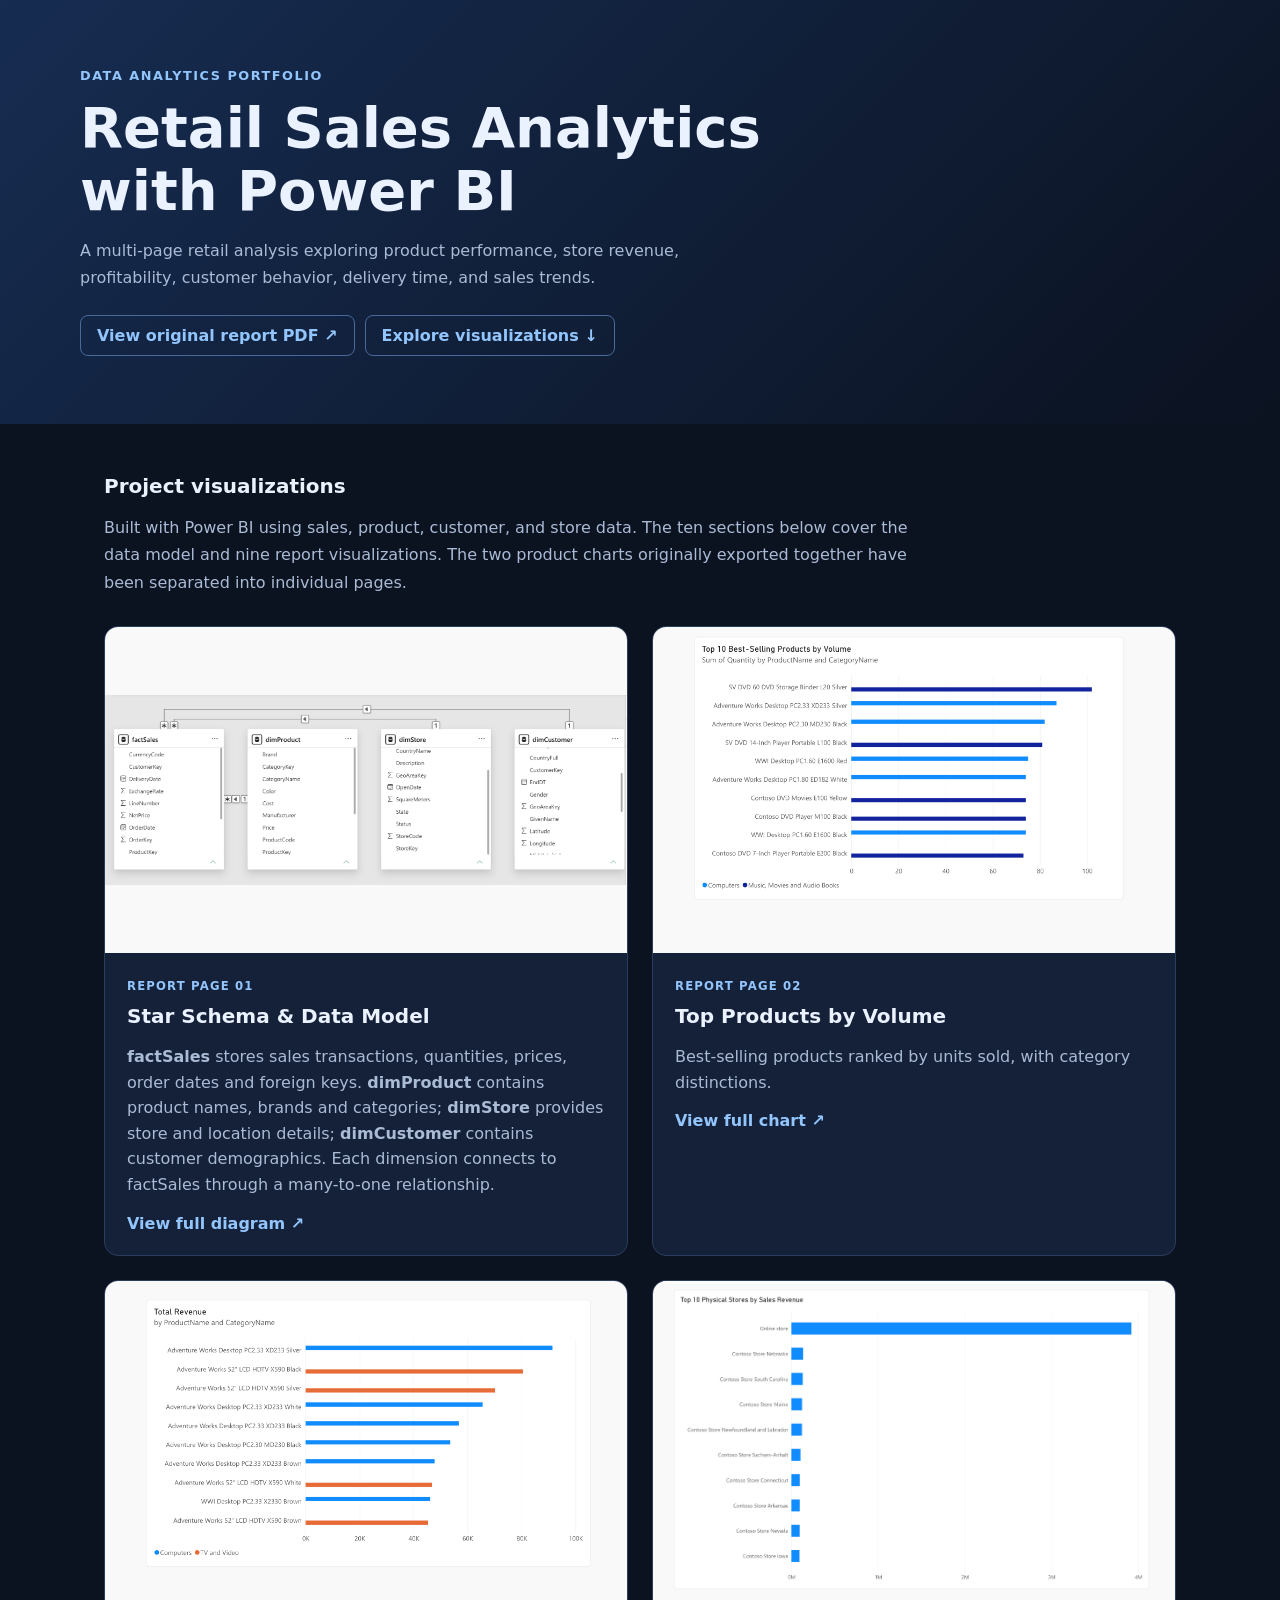
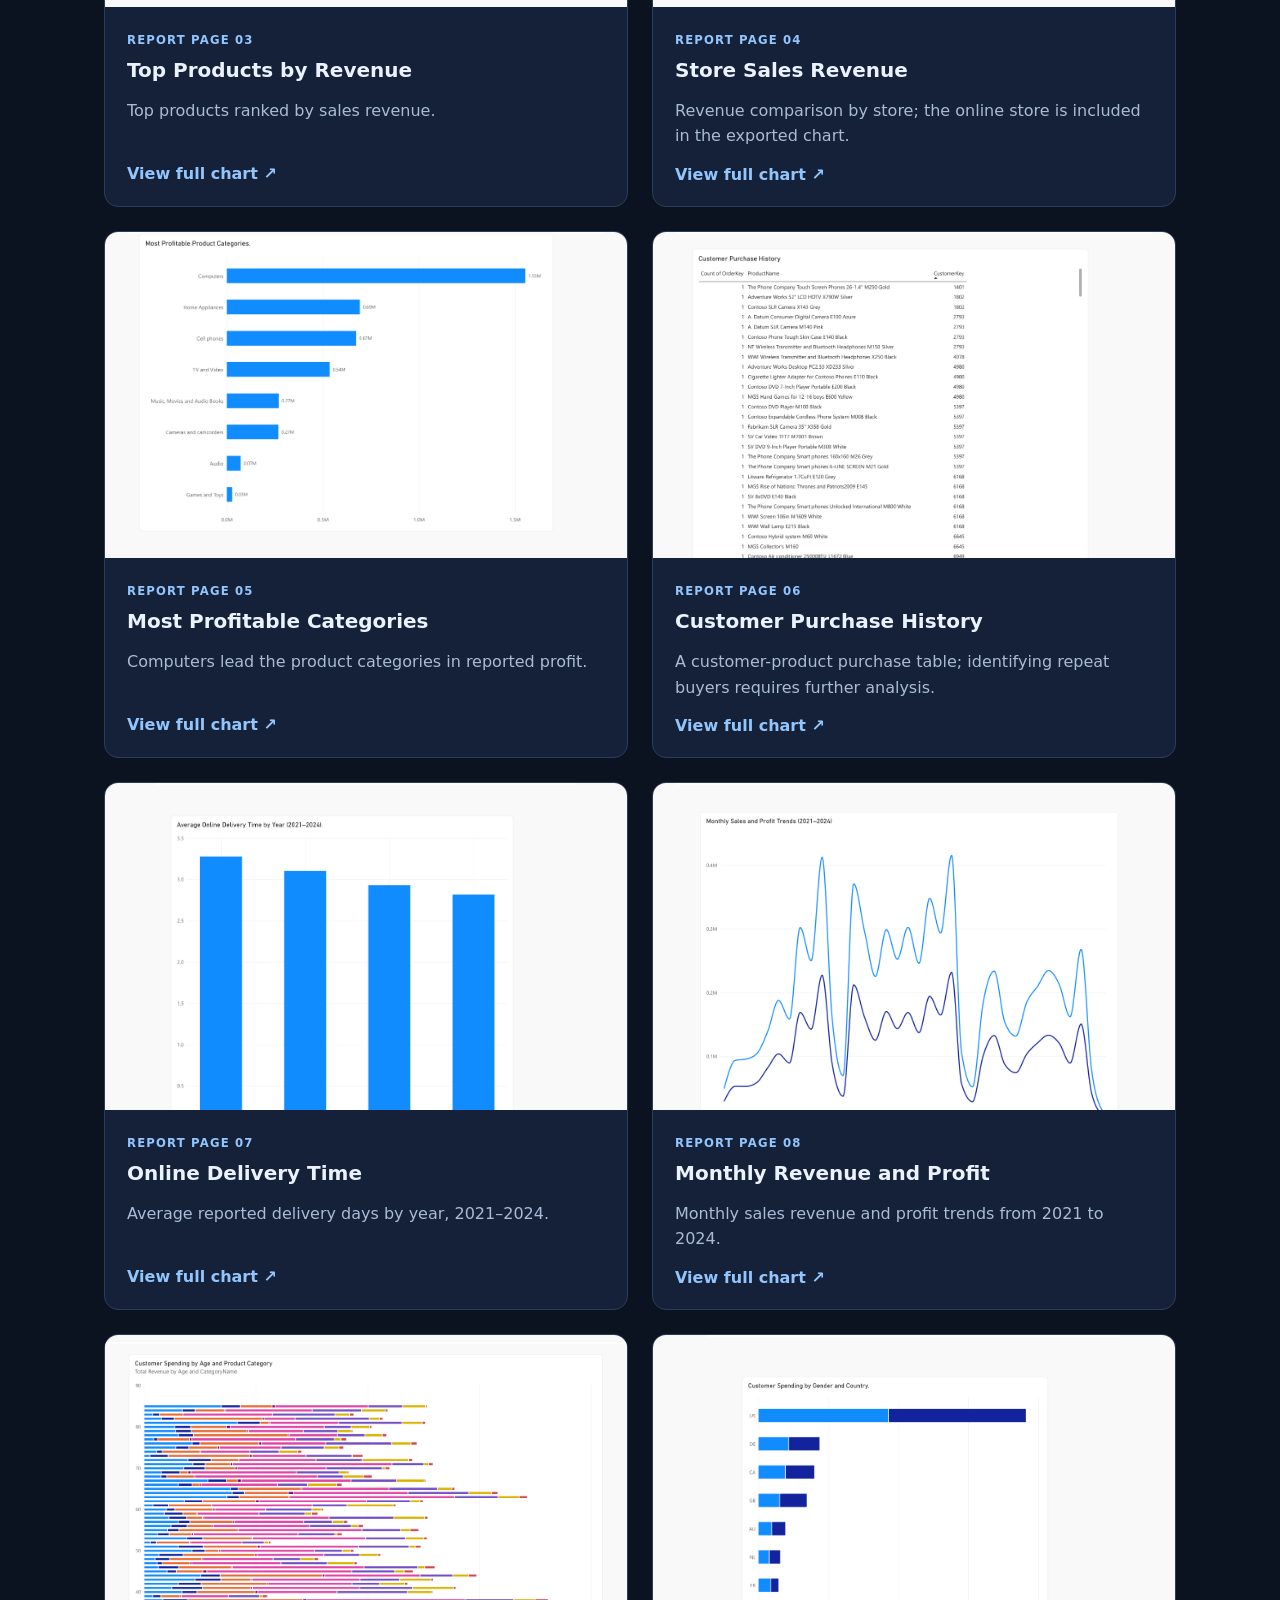
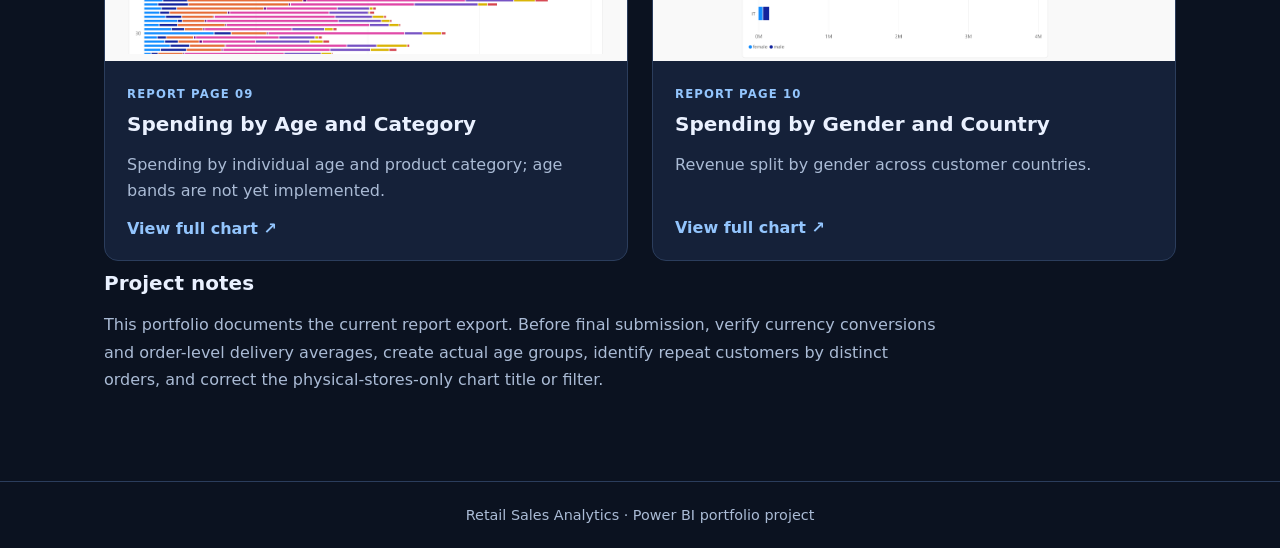
==== powerbi/index.html @ 77d40dbb "Add files via upload" ====
<!doctype html><html lang="en"><head><meta charset="utf-8"><meta name="viewport" content="width=device-width,initial-scale=1"><title>Retail Sales Analytics | Power BI Portfolio</title><style>:root{--bg:#0b1220;--card:#152139;--text:#eaf1ff;--muted:#aabbd5;--accent:#60a5fa}*{box-sizing:border-box}body{margin:0;background:var(--bg);color:var(--text);font-family:system-ui,-apple-system,Segoe UI,sans-serif}header{padding:68px max(24px,calc((100vw - 1120px)/2));background:linear-gradient(135deg,#162c51,#0b1220)}.tag{color:#93c5fd;letter-spacing:.12em;font-size:.8rem;font-weight:700}h1{font-size:clamp(2.1rem,5vw,3.5rem);line-height:1.12;margin:14px 0}header p{max-width:700px;color:var(--muted);line-height:1.65}.actions{margin-top:24px}a{color:#93c5fd;text-decoration:none;font-weight:600}a:hover{text-decoration:underline}.actions a{display:inline-block;border:1px solid #486b9c;border-radius:8px;padding:10px 16px;margin-right:10px}main{max-width:1120px;margin:auto;padding:40px 24px 72px}.intro{color:var(--muted);line-height:1.7;max-width:840px}.grid{display:grid;grid-template-columns:repeat(auto-fit,minmax(min(100%,440px),1fr));gap:24px;margin-top:30px}.card{background:var(--card);border:1px solid #2b3d5c;border-radius:14px;overflow:hidden}.card img{display:block;width:100%;aspect-ratio:16/10;object-fit:contain;background:#f9f9f9}.content{padding:22px}.eyebrow{font-size:.73rem;letter-spacing:.1em;color:#93c5fd;font-weight:700}h2{font-size:1.25rem;margin:10px 0}.content p{color:var(--muted);line-height:1.6;min-height:50px}footer{border-top:1px solid #2b3d5c;padding:25px;text-align:center;color:var(--muted);font-size:.9rem}@media(max-width:500px){header{padding:45px 24px}}</style></head><body><header><div class="tag">DATA ANALYTICS PORTFOLIO</div><h1>Retail Sales Analytics<br>with Power BI</h1><p>A multi-page retail analysis exploring product performance, store revenue, profitability, customer behavior, delivery time, and sales trends.</p><div class="actions"><a href="source-report.pdf">View original report PDF ↗</a><a href="#visualizations">Explore visualizations ↓</a></div></header><main><h2 id="visualizations">Project visualizations</h2><p class="intro">Built with Power BI using sales, product, customer, and store data. The ten sections below cover the data model and nine report visualizations. The two product charts originally exported together have been separated into individual pages.</p><section class="grid"><article class="card" id="page-01"><img loading="lazy" src="images/01-star-schema.png" alt="Power BI star schema model with factSales linked to product, store, and customer dimensions"><div class="content"><span class="eyebrow">REPORT PAGE 01</span><h2>Star Schema &amp; Data Model</h2><p><strong>factSales</strong> stores sales transactions, quantities, prices, order dates and foreign keys. <strong>dimProduct</strong> contains product names, brands and categories; <strong>dimStore</strong> provides store and location details; <strong>dimCustomer</strong> contains customer demographics. Each dimension connects to factSales through a many-to-one relationship.</p><a href="images/01-star-schema.png" target="_blank" rel="noopener">View full diagram ↗</a></div></article>
<article class="card" id="page-02"><img loading="lazy" src="images/02-top-products-volume.png" alt="Top Products by Volume Power BI visualization"><div class="content"><span class="eyebrow">REPORT PAGE 02</span><h2>Top Products by Volume</h2><p>Best-selling products ranked by units sold, with category distinctions.</p><a href="images/02-top-products-volume.png" target="_blank" rel="noopener">View full chart ↗</a></div></article>
<article class="card" id="page-03"><img loading="lazy" src="images/03-top-products-revenue.png" alt="Top Products by Revenue Power BI visualization"><div class="content"><span class="eyebrow">REPORT PAGE 03</span><h2>Top Products by Revenue</h2><p>Top products ranked by sales revenue.</p><a href="images/03-top-products-revenue.png" target="_blank" rel="noopener">View full chart ↗</a></div></article>
<article class="card" id="page-04"><img loading="lazy" src="images/04-store-revenue.png" alt="Store Sales Revenue Power BI visualization"><div class="content"><span class="eyebrow">REPORT PAGE 04</span><h2>Store Sales Revenue</h2><p>Revenue comparison by store; the online store is included in the exported chart.</p><a href="images/04-store-revenue.png" target="_blank" rel="noopener">View full chart ↗</a></div></article>
<article class="card" id="page-05"><img loading="lazy" src="images/05-category-profit.png" alt="Most Profitable Categories Power BI visualization"><div class="content"><span class="eyebrow">REPORT PAGE 05</span><h2>Most Profitable Categories</h2><p>Computers lead the product categories in reported profit.</p><a href="images/05-category-profit.png" target="_blank" rel="noopener">View full chart ↗</a></div></article>
<article class="card" id="page-06"><img loading="lazy" src="images/06-customer-purchase-history.png" alt="Customer Purchase History Power BI visualization"><div class="content"><span class="eyebrow">REPORT PAGE 06</span><h2>Customer Purchase History</h2><p>A customer-product purchase table; identifying repeat buyers requires further analysis.</p><a href="images/06-customer-purchase-history.png" target="_blank" rel="noopener">View full chart ↗</a></div></article>
<article class="card" id="page-07"><img loading="lazy" src="images/07-online-delivery-time.png" alt="Online Delivery Time Power BI visualization"><div class="content"><span class="eyebrow">REPORT PAGE 07</span><h2>Online Delivery Time</h2><p>Average reported delivery days by year, 2021–2024.</p><a href="images/07-online-delivery-time.png" target="_blank" rel="noopener">View full chart ↗</a></div></article>
<article class="card" id="page-08"><img loading="lazy" src="images/08-monthly-sales-profit.png" alt="Monthly Revenue and Profit Power BI visualization"><div class="content"><span class="eyebrow">REPORT PAGE 08</span><h2>Monthly Revenue and Profit</h2><p>Monthly sales revenue and profit trends from 2021 to 2024.</p><a href="images/08-monthly-sales-profit.png" target="_blank" rel="noopener">View full chart ↗</a></div></article>
<article class="card" id="page-09"><img loading="lazy" src="images/09-age-category-spending.png" alt="Spending by Age and Category Power BI visualization"><div class="content"><span class="eyebrow">REPORT PAGE 09</span><h2>Spending by Age and Category</h2><p>Spending by individual age and product category; age bands are not yet implemented.</p><a href="images/09-age-category-spending.png" target="_blank" rel="noopener">View full chart ↗</a></div></article>
<article class="card" id="page-10"><img loading="lazy" src="images/10-gender-country-spending.png" alt="Spending by Gender and Country Power BI visualization"><div class="content"><span class="eyebrow">REPORT PAGE 10</span><h2>Spending by Gender and Country</h2><p>Revenue split by gender across customer countries.</p><a href="images/10-gender-country-spending.png" target="_blank" rel="noopener">View full chart ↗</a></div></article></section><h2>Project notes</h2><p class="intro">This portfolio documents the current report export. Before final submission, verify currency conversions and order-level delivery averages, create actual age groups, identify repeat customers by distinct orders, and correct the physical-stores-only chart title or filter.</p></main><footer>Retail Sales Analytics · Power BI portfolio project</footer></body></html>
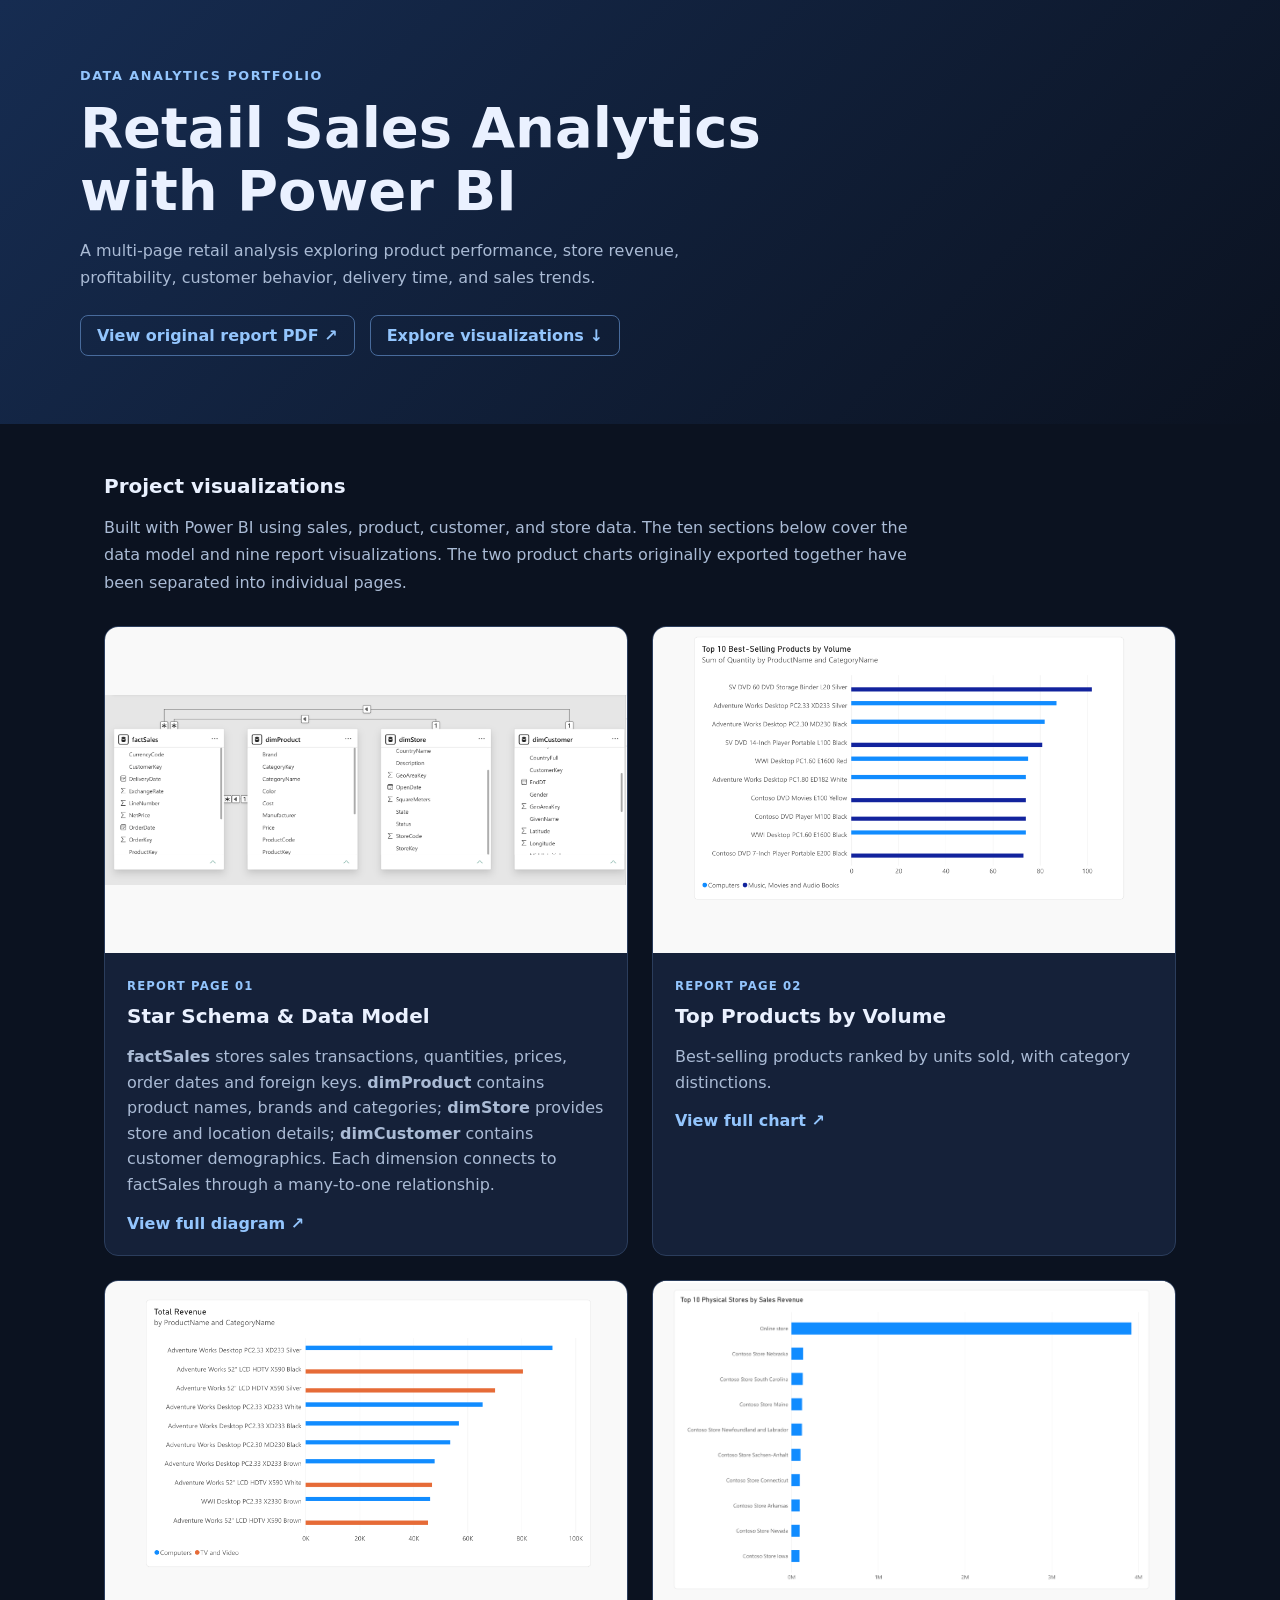
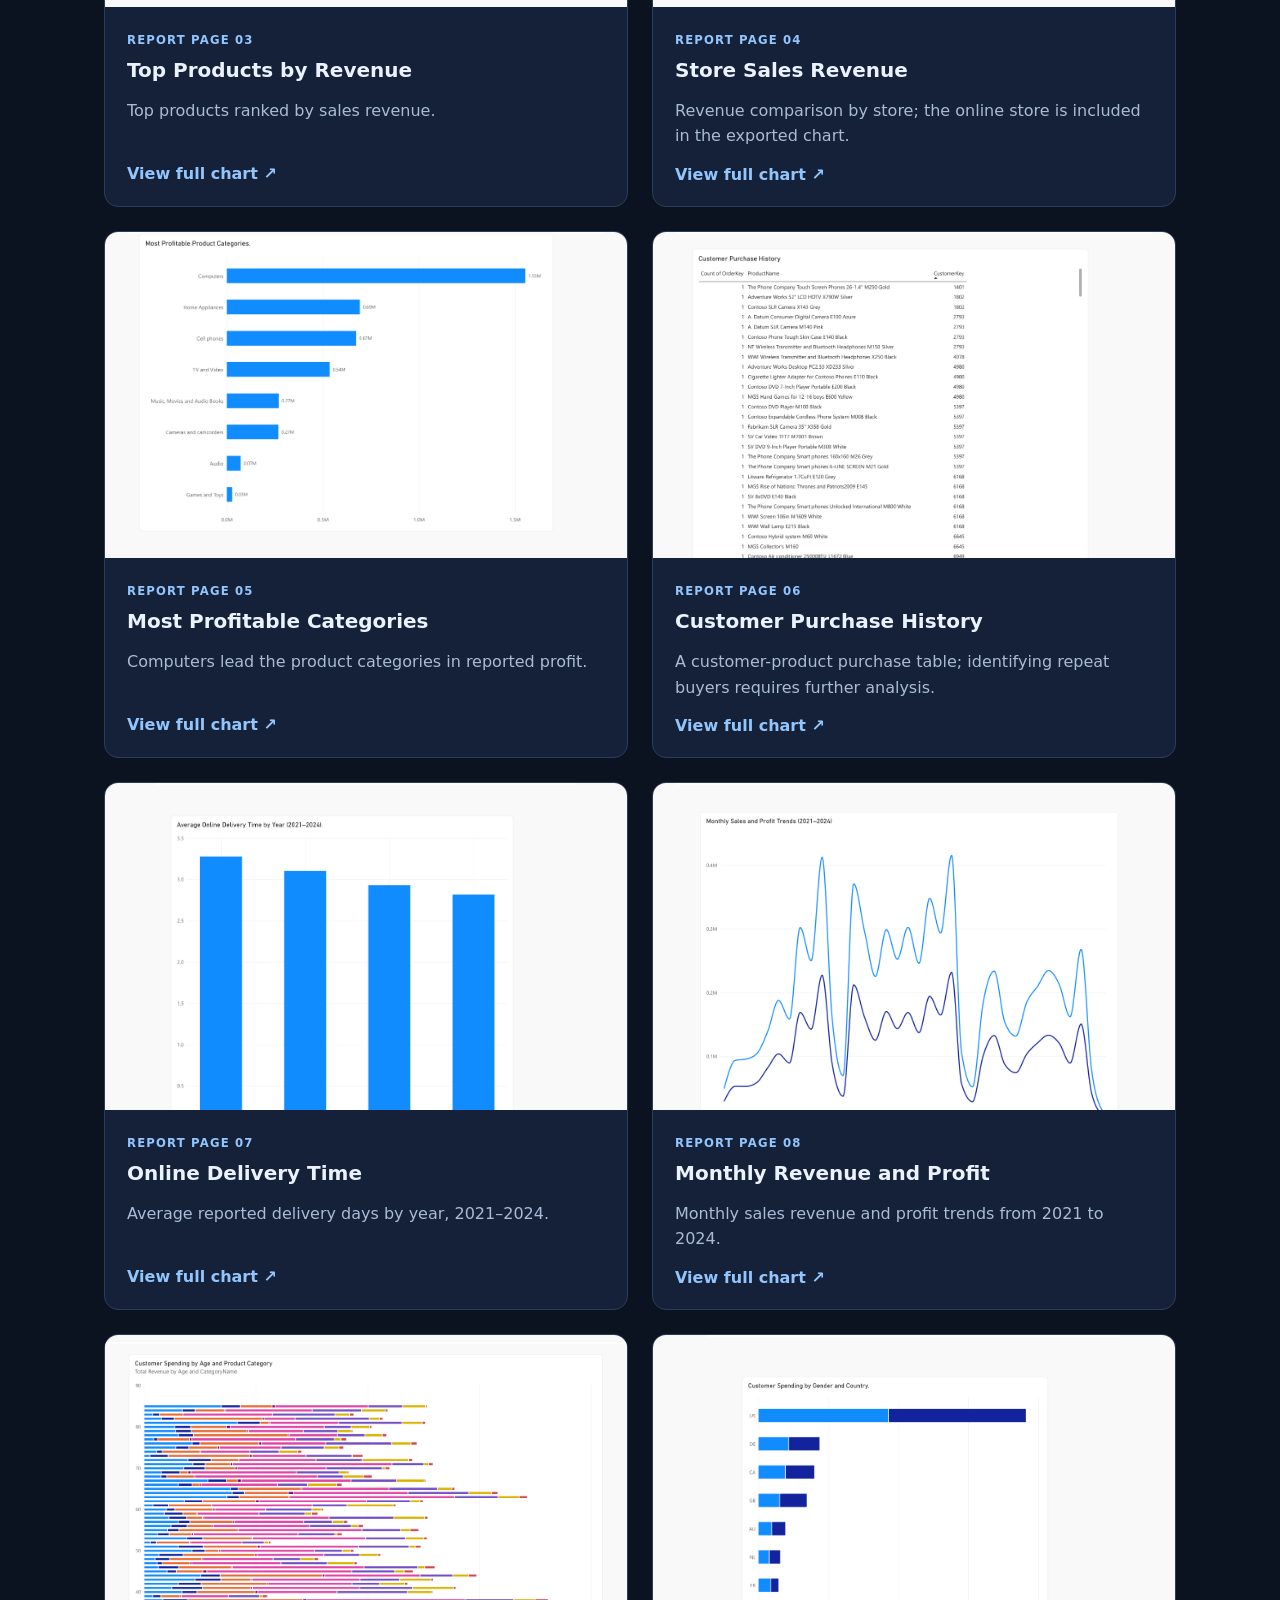
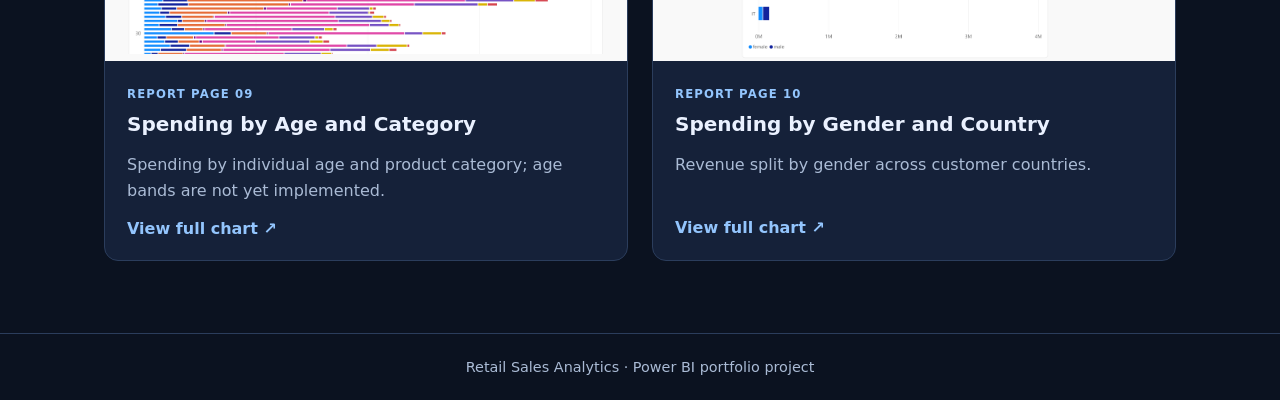
==== commit 21bc6d8e: "Enhance Power BI portfolio with detailed visualizations Expanded the HTML content for the Power BI p" ====
--- a/powerbi/index.html
+++ b/powerbi/index.html
@@ -1,10 +1,155 @@
-<!doctype html><html lang="en"><head><meta charset="utf-8"><meta name="viewport" content="width=device-width,initial-scale=1"><title>Retail Sales Analytics | Power BI Portfolio</title><style>:root{--bg:#0b1220;--card:#152139;--text:#eaf1ff;--muted:#aabbd5;--accent:#60a5fa}*{box-sizing:border-box}body{margin:0;background:var(--bg);color:var(--text);font-family:system-ui,-apple-system,Segoe UI,sans-serif}header{padding:68px max(24px,calc((100vw - 1120px)/2));background:linear-gradient(135deg,#162c51,#0b1220)}.tag{color:#93c5fd;letter-spacing:.12em;font-size:.8rem;font-weight:700}h1{font-size:clamp(2.1rem,5vw,3.5rem);line-height:1.12;margin:14px 0}header p{max-width:700px;color:var(--muted);line-height:1.65}.actions{margin-top:24px}a{color:#93c5fd;text-decoration:none;font-weight:600}a:hover{text-decoration:underline}.actions a{display:inline-block;border:1px solid #486b9c;border-radius:8px;padding:10px 16px;margin-right:10px}main{max-width:1120px;margin:auto;padding:40px 24px 72px}.intro{color:var(--muted);line-height:1.7;max-width:840px}.grid{display:grid;grid-template-columns:repeat(auto-fit,minmax(min(100%,440px),1fr));gap:24px;margin-top:30px}.card{background:var(--card);border:1px solid #2b3d5c;border-radius:14px;overflow:hidden}.card img{display:block;width:100%;aspect-ratio:16/10;object-fit:contain;background:#f9f9f9}.content{padding:22px}.eyebrow{font-size:.73rem;letter-spacing:.1em;color:#93c5fd;font-weight:700}h2{font-size:1.25rem;margin:10px 0}.content p{color:var(--muted);line-height:1.6;min-height:50px}footer{border-top:1px solid #2b3d5c;padding:25px;text-align:center;color:var(--muted);font-size:.9rem}@media(max-width:500px){header{padding:45px 24px}}</style></head><body><header><div class="tag">DATA ANALYTICS PORTFOLIO</div><h1>Retail Sales Analytics<br>with Power BI</h1><p>A multi-page retail analysis exploring product performance, store revenue, profitability, customer behavior, delivery time, and sales trends.</p><div class="actions"><a href="source-report.pdf">View original report PDF ↗</a><a href="#visualizations">Explore visualizations ↓</a></div></header><main><h2 id="visualizations">Project visualizations</h2><p class="intro">Built with Power BI using sales, product, customer, and store data. The ten sections below cover the data model and nine report visualizations. The two product charts originally exported together have been separated into individual pages.</p><section class="grid"><article class="card" id="page-01"><img loading="lazy" src="images/01-star-schema.png" alt="Power BI star schema model with factSales linked to product, store, and customer dimensions"><div class="content"><span class="eyebrow">REPORT PAGE 01</span><h2>Star Schema &amp; Data Model</h2><p><strong>factSales</strong> stores sales transactions, quantities, prices, order dates and foreign keys. <strong>dimProduct</strong> contains product names, brands and categories; <strong>dimStore</strong> provides store and location details; <strong>dimCustomer</strong> contains customer demographics. Each dimension connects to factSales through a many-to-one relationship.</p><a href="images/01-star-schema.png" target="_blank" rel="noopener">View full diagram ↗</a></div></article>
-<article class="card" id="page-02"><img loading="lazy" src="images/02-top-products-volume.png" alt="Top Products by Volume Power BI visualization"><div class="content"><span class="eyebrow">REPORT PAGE 02</span><h2>Top Products by Volume</h2><p>Best-selling products ranked by units sold, with category distinctions.</p><a href="images/02-top-products-volume.png" target="_blank" rel="noopener">View full chart ↗</a></div></article>
-<article class="card" id="page-03"><img loading="lazy" src="images/03-top-products-revenue.png" alt="Top Products by Revenue Power BI visualization"><div class="content"><span class="eyebrow">REPORT PAGE 03</span><h2>Top Products by Revenue</h2><p>Top products ranked by sales revenue.</p><a href="images/03-top-products-revenue.png" target="_blank" rel="noopener">View full chart ↗</a></div></article>
-<article class="card" id="page-04"><img loading="lazy" src="images/04-store-revenue.png" alt="Store Sales Revenue Power BI visualization"><div class="content"><span class="eyebrow">REPORT PAGE 04</span><h2>Store Sales Revenue</h2><p>Revenue comparison by store; the online store is included in the exported chart.</p><a href="images/04-store-revenue.png" target="_blank" rel="noopener">View full chart ↗</a></div></article>
-<article class="card" id="page-05"><img loading="lazy" src="images/05-category-profit.png" alt="Most Profitable Categories Power BI visualization"><div class="content"><span class="eyebrow">REPORT PAGE 05</span><h2>Most Profitable Categories</h2><p>Computers lead the product categories in reported profit.</p><a href="images/05-category-profit.png" target="_blank" rel="noopener">View full chart ↗</a></div></article>
-<article class="card" id="page-06"><img loading="lazy" src="images/06-customer-purchase-history.png" alt="Customer Purchase History Power BI visualization"><div class="content"><span class="eyebrow">REPORT PAGE 06</span><h2>Customer Purchase History</h2><p>A customer-product purchase table; identifying repeat buyers requires further analysis.</p><a href="images/06-customer-purchase-history.png" target="_blank" rel="noopener">View full chart ↗</a></div></article>
-<article class="card" id="page-07"><img loading="lazy" src="images/07-online-delivery-time.png" alt="Online Delivery Time Power BI visualization"><div class="content"><span class="eyebrow">REPORT PAGE 07</span><h2>Online Delivery Time</h2><p>Average reported delivery days by year, 2021–2024.</p><a href="images/07-online-delivery-time.png" target="_blank" rel="noopener">View full chart ↗</a></div></article>
-<article class="card" id="page-08"><img loading="lazy" src="images/08-monthly-sales-profit.png" alt="Monthly Revenue and Profit Power BI visualization"><div class="content"><span class="eyebrow">REPORT PAGE 08</span><h2>Monthly Revenue and Profit</h2><p>Monthly sales revenue and profit trends from 2021 to 2024.</p><a href="images/08-monthly-sales-profit.png" target="_blank" rel="noopener">View full chart ↗</a></div></article>
-<article class="card" id="page-09"><img loading="lazy" src="images/09-age-category-spending.png" alt="Spending by Age and Category Power BI visualization"><div class="content"><span class="eyebrow">REPORT PAGE 09</span><h2>Spending by Age and Category</h2><p>Spending by individual age and product category; age bands are not yet implemented.</p><a href="images/09-age-category-spending.png" target="_blank" rel="noopener">View full chart ↗</a></div></article>
-<article class="card" id="page-10"><img loading="lazy" src="images/10-gender-country-spending.png" alt="Spending by Gender and Country Power BI visualization"><div class="content"><span class="eyebrow">REPORT PAGE 10</span><h2>Spending by Gender and Country</h2><p>Revenue split by gender across customer countries.</p><a href="images/10-gender-country-spending.png" target="_blank" rel="noopener">View full chart ↗</a></div></article></section><h2>Project notes</h2><p class="intro">This portfolio documents the current report export. Before final submission, verify currency conversions and order-level delivery averages, create actual age groups, identify repeat customers by distinct orders, and correct the physical-stores-only chart title or filter.</p></main><footer>Retail Sales Analytics · Power BI portfolio project</footer></body></html>+
+<!doctype html>
+<html lang="en">
+<head>
+<meta charset="utf-8">
+<meta name="viewport" content="width=device-width,initial-scale=1">
+<title>Retail Sales Analytics | Power BI Portfolio</title>
+<style>
+:root{--bg:#0b1220;--card:#152139;--text:#eaf1ff;--muted:#aabbd5;--accent:#60a5fa}
+*{box-sizing:border-box}
+body{margin:0;background:var(--bg);color:var(--text);font-family:system-ui,-apple-system,Segoe UI,sans-serif}
+header{padding:68px max(24px,calc((100vw - 1120px)/2));background:linear-gradient(135deg,#162c51,#0b1220)}
+.tag{color:#93c5fd;letter-spacing:.12em;font-size:.8rem;font-weight:700}
+h1{font-size:clamp(2.1rem,5vw,3.5rem);line-height:1.12;margin:14px 0}
+header p{max-width:700px;color:var(--muted);line-height:1.65}
+.actions{margin-top:24px}
+a{color:#93c5fd;text-decoration:none;font-weight:600}
+a:hover{text-decoration:underline}
+.actions a{display:inline-block;border:1px solid #486b9c;border-radius:8px;padding:10px 16px;margin-right:10px}
+main{max-width:1120px;margin:auto;padding:40px 24px 72px}
+.intro{color:var(--muted);line-height:1.7;max-width:840px}
+.grid{display:grid;grid-template-columns:repeat(auto-fit,minmax(min(100%,440px),1fr));gap:24px;margin-top:30px}
+.card{background:var(--card);border:1px solid #2b3d5c;border-radius:14px;overflow:hidden}
+.card img{display:block;width:100%;aspect-ratio:16/10;object-fit:contain;background:#f9f9f9}
+.content{padding:22px}
+.eyebrow{font-size:.73rem;letter-spacing:.1em;color:#93c5fd;font-weight:700}
+h2{font-size:1.25rem;margin:10px 0}
+.content p{color:var(--muted);line-height:1.6;min-height:50px}
+footer{border-top:1px solid #2b3d5c;padding:25px;text-align:center;color:var(--muted);font-size:.9rem}
+@media(max-width:500px){header{padding:45px 24px}}
+</style>
+</head>
+<body>
+<header>
+<div class="tag">DATA ANALYTICS PORTFOLIO</div>
+<h1>Retail Sales Analytics<br>with Power BI</h1>
+<p>A multi-page retail analysis exploring product performance, store revenue, profitability, customer behavior, delivery time, and sales trends.</p>
+<div class="actions">
+<a href="source-report.pdf">View original report PDF ↗</a>
+<a href="#visualizations">Explore visualizations ↓</a>
+</div>
+</header>
+
+<main>
+<h2 id="visualizations">Project visualizations</h2>
+<p class="intro">Built with Power BI using sales, product, customer, and store data. The ten sections below cover the data model and nine report visualizations. The two product charts originally exported together have been separated into individual pages.</p>
+
+<section class="grid">
+
+<article class="card" id="page-01">
+<img loading="lazy" src="images/01-star-schema.png" alt="Power BI star schema model with factSales linked to product, store, and customer dimensions">
+<div class="content">
+<span class="eyebrow">REPORT PAGE 01</span>
+<h2>Star Schema &amp; Data Model</h2>
+<p><strong>factSales</strong> stores sales transactions, quantities, prices, order dates and foreign keys. <strong>dimProduct</strong> contains product names, brands and categories; <strong>dimStore</strong> provides store and location details; <strong>dimCustomer</strong> contains customer demographics. Each dimension connects to factSales through a many-to-one relationship.</p>
+<a href="images/01-star-schema.png" target="_blank" rel="noopener">View full diagram ↗</a>
+</div>
+</article>
+
+<article class="card" id="page-02">
+<img loading="lazy" src="images/02-top-products-volume.png" alt="Top Products by Volume Power BI visualization">
+<div class="content">
+<span class="eyebrow">REPORT PAGE 02</span>
+<h2>Top Products by Volume</h2>
+<p>Best-selling products ranked by units sold, with category distinctions.</p>
+<a href="images/02-top-products-volume.png" target="_blank" rel="noopener">View full chart ↗</a>
+</div>
+</article>
+
+<article class="card" id="page-03">
+<img loading="lazy" src="images/03-top-products-revenue.png" alt="Top Products by Revenue Power BI visualization">
+<div class="content">
+<span class="eyebrow">REPORT PAGE 03</span>
+<h2>Top Products by Revenue</h2>
+<p>Top products ranked by sales revenue.</p>
+<a href="images/03-top-products-revenue.png" target="_blank" rel="noopener">View full chart ↗</a>
+</div>
+</article>
+
+<article class="card" id="page-04">
+<img loading="lazy" src="images/04-store-revenue.png" alt="Store Sales Revenue Power BI visualization">
+<div class="content">
+<span class="eyebrow">REPORT PAGE 04</span>
+<h2>Store Sales Revenue</h2>
+<p>Revenue comparison by store; the online store is included in the exported chart.</p>
+<a href="images/04-store-revenue.png" target="_blank" rel="noopener">View full chart ↗</a>
+</div>
+</article>
+
+<article class="card" id="page-05">
+<img loading="lazy" src="images/05-category-profit.png" alt="Most Profitable Categories Power BI visualization">
+<div class="content">
+<span class="eyebrow">REPORT PAGE 05</span>
+<h2>Most Profitable Categories</h2>
+<p>Computers lead the product categories in reported profit.</p>
+<a href="images/05-category-profit.png" target="_blank" rel="noopener">View full chart ↗</a>
+</div>
+</article>
+
+<article class="card" id="page-06">
+<img loading="lazy" src="images/06-customer-purchase-history.png" alt="Customer Purchase History Power BI visualization">
+<div class="content">
+<span class="eyebrow">REPORT PAGE 06</span>
+<h2>Customer Purchase History</h2>
+<p>A customer-product purchase table; identifying repeat buyers requires further analysis.</p>
+<a href="images/06-customer-purchase-history.png" target="_blank" rel="noopener">View full chart ↗</a>
+</div>
+</article>
+
+<article class="card" id="page-07">
+<img loading="lazy" src="images/07-online-delivery-time.png" alt="Online Delivery Time Power BI visualization">
+<div class="content">
+<span class="eyebrow">REPORT PAGE 07</span>
+<h2>Online Delivery Time</h2>
+<p>Average reported delivery days by year, 2021–2024.</p>
+<a href="images/07-online-delivery-time.png" target="_blank" rel="noopener">View full chart ↗</a>
+</div>
+</article>
+
+<article class="card" id="page-08">
+<img loading="lazy" src="images/08-monthly-sales-profit.png" alt="Monthly Revenue and Profit Power BI visualization">
+<div class="content">
+<span class="eyebrow">REPORT PAGE 08</span>
+<h2>Monthly Revenue and Profit</h2>
+<p>Monthly sales revenue and profit trends from 2021 to 2024.</p>
+<a href="images/08-monthly-sales-profit.png" target="_blank" rel="noopener">View full chart ↗</a>
+</div>
+</article>
+
+<article class="card" id="page-09">
+<img loading="lazy" src="images/09-age-category-spending.png" alt="Spending by Age and Category Power BI visualization">
+<div class="content">
+<span class="eyebrow">REPORT PAGE 09</span>
+<h2>Spending by Age and Category</h2>
+<p>Spending by individual age and product category; age bands are not yet implemented.</p>
+<a href="images/09-age-category-spending.png" target="_blank" rel="noopener">View full chart ↗</a>
+</div>
+</article>
+
+<article class="card" id="page-10">
+<img loading="lazy" src="images/10-gender-country-spending.png" alt="Spending by Gender and Country Power BI visualization">
+<div class="content">
+<span class="eyebrow">REPORT PAGE 10</span>
+<h2>Spending by Gender and Country</h2>
+<p>Revenue split by gender across customer countries.</p>
+<a href="images/10-gender-country-spending.png" target="_blank" rel="noopener">View full chart ↗</a>
+</div>
+</article>
+
+</section>
+</main>
+
+<footer>Retail Sales Analytics · Power BI portfolio project</footer>
+</body>
+</html>
